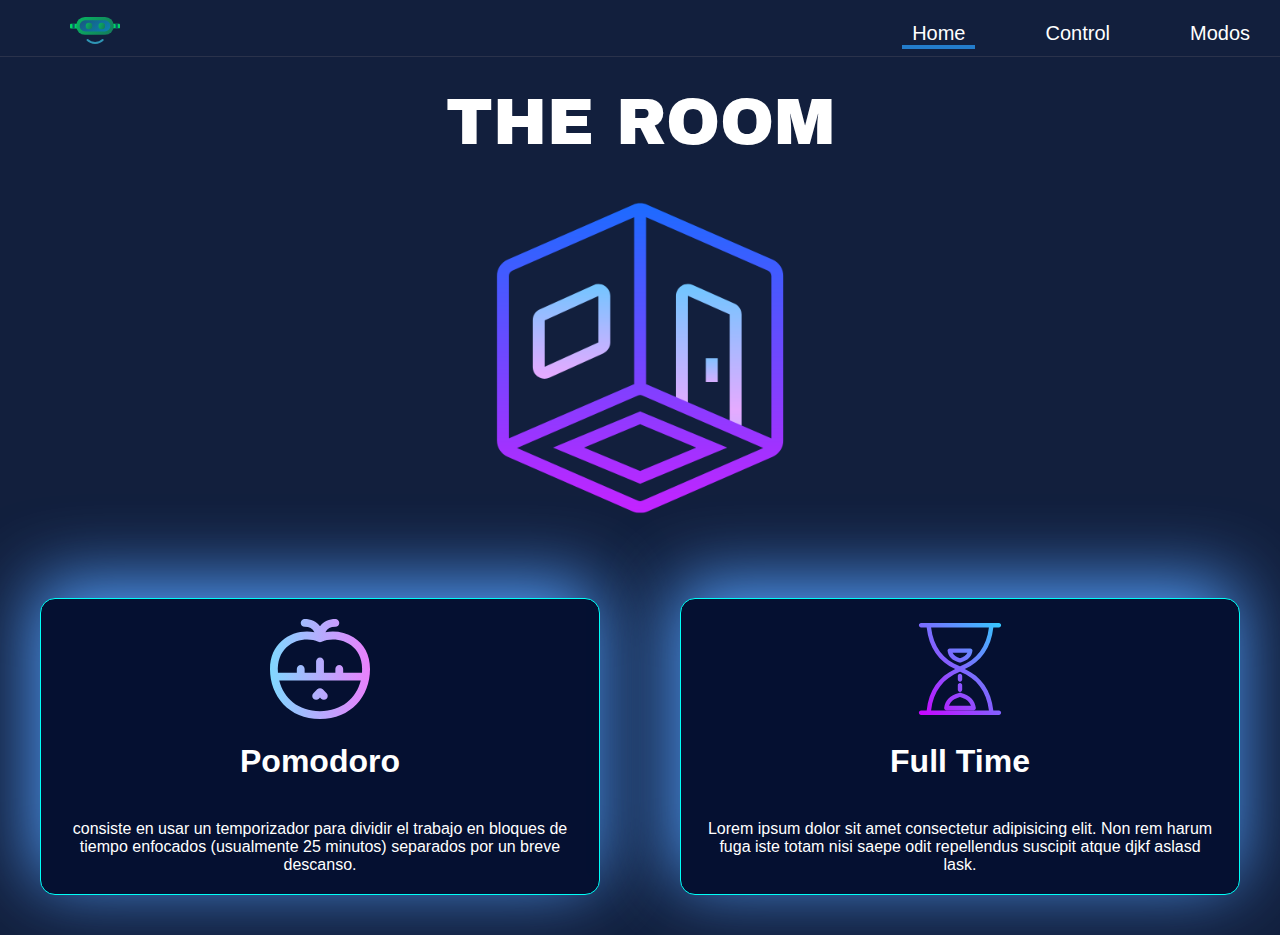
==== index.html @ f2177ffb "resposive pantalla home" ====
<!DOCTYPE html>
<html lang="en">
<head>
    <meta charset="UTF-8">
    <meta http-equiv="X-UA-Compatible" content="IE=edge">
    <meta name="viewport" content="width=device-width, initial-scale=1.0">
    <title>The Room</title>
    <link rel="stylesheet" href="/styles/styles.css">
    <link href="https://fonts.googleapis.com/css?family=Archivo+Black&display=swap" rel="stylesheet">
</head>
<body>
        <nav class="nav">
            <input type="checkbox" id= "nav-check" class="nav-check">
            <label for="nav-check" class="nav-toggle">
                <i class="nav-svg-menu">
                    <?xml version="1.0"?>
                    <svg xmlns="http://www.w3.org/2000/svg" xmlns:xlink="http://www.w3.org/1999/xlink" xmlns:svgjs="http://svgjs.com/svgjs" version="1.1" width="20" height="20" x="0" y="0" viewBox="0 0 464.205 464.205" style="enable-background:new 0 0 20 20" xml:space="preserve" class=""><g><g xmlns="http://www.w3.org/2000/svg"><g id="grip-solid-horizontal_1_"><path d="m435.192 406.18h-406.179c-16.024 0-29.013-12.99-29.013-29.013s12.989-29.013 29.013-29.013h406.18c16.023 0 29.013 12.99 29.013 29.013-.001 16.023-12.99 29.013-29.014 29.013z" fill="#00fffd" data-original="#000000" class=""/><path d="m435.192 261.115h-406.179c-16.024 0-29.013-12.989-29.013-29.012s12.989-29.013 29.013-29.013h406.18c16.023 0 29.013 12.989 29.013 29.013s-12.99 29.012-29.014 29.012z" fill="#00fffd" data-original="#000000" class=""/><path d="m435.192 116.051h-406.179c-16.024 0-29.013-12.989-29.013-29.013s12.989-29.013 29.013-29.013h406.18c16.023 0 29.013 12.989 29.013 29.013s-12.99 29.013-29.014 29.013z" fill="#00fffd" data-original="#000000" class=""/></g></g></g></svg>

                </i>

                <i class="nav-svg-close">
                    <?xml version="1.0"?>
                    <svg xmlns="http://www.w3.org/2000/svg" xmlns:xlink="http://www.w3.org/1999/xlink" xmlns:svgjs="http://svgjs.com/svgjs" version="1.1" width="20" height="20" x="0" y="0" viewBox="0 0 320.591 320.591" style="enable-background:new 0 0 20 20" xml:space="preserve" class=""><g><g xmlns="http://www.w3.org/2000/svg"><g id="close_1_"><path d="m30.391 318.583c-7.86.457-15.59-2.156-21.56-7.288-11.774-11.844-11.774-30.973 0-42.817l257.812-257.813c12.246-11.459 31.462-10.822 42.921 1.424 10.362 11.074 10.966 28.095 1.414 39.875l-259.331 259.331c-5.893 5.058-13.499 7.666-21.256 7.288z" fill="#2bd7e7" data-original="#000000" class=""/><path d="m287.9 318.583c-7.966-.034-15.601-3.196-21.257-8.806l-257.813-257.814c-10.908-12.738-9.425-31.908 3.313-42.817 11.369-9.736 28.136-9.736 39.504 0l259.331 257.813c12.243 11.462 12.876 30.679 1.414 42.922-.456.487-.927.958-1.414 1.414-6.35 5.522-14.707 8.161-23.078 7.288z" fill="#2bd7e7" data-original="#000000" class=""/></g></g></g></svg>

                </i>
            
            </label>





            <ul class="nav-menu">
                <li>
                    <a href="./index.html">
                    <svg width="50" height="41" viewBox="0 0 76 41" fill="none" xmlns="http://www.w3.org/2000/svg">
                        <rect x="61.3334" y="10.3333" width="14.6667" height="6.90698" rx="1.36434" fill="#00D664"/>
                        <rect y="10.3333" width="14.6667" height="7" rx="1.36434" fill="#00D664"/>
                        <rect x="7.0882" y="10.3333" width="7" height="3.29651" rx="0.651163" transform="rotate(90 7.0882 10.3333)" fill="#0F5469"/>
                        <rect x="72.6298" y="10.3333" width="7" height="3.29651" rx="0.651163" transform="rotate(90 72.6298 10.3333)" fill="#0F5469"/>
                        <rect x="9.33331" width="57.3333" height="27" rx="13.5" fill="url(#paint0_linear_13_70)"/>
                        <rect x="14.6666" y="5" width="46.6667" height="17" rx="8.5" fill="url(#paint1_linear_13_70)"/>
                        <path d="M49.6667 35C43.7944 40.7778 32.539 40.7778 26.6667 35" stroke="#2F95B5" stroke-width="3" stroke-linecap="round" stroke-linejoin="round"/>
                        <circle cx="48.3333" cy="13.6665" r="5" fill="url(#paint2_linear_13_70)"/>
                        <circle cx="28.9032" cy="13.6665" r="5" fill="url(#paint3_linear_13_70)"/>
                        <defs>
                        <linearGradient id="paint0_linear_13_70" x1="-5.33335" y1="-30.3333" x2="114.5" y2="71.5" gradientUnits="userSpaceOnUse">
                        <stop stop-color="#00D664"/>
                        <stop offset="1" stop-color="#243455"/>
                        </linearGradient>
                        <linearGradient id="paint1_linear_13_70" x1="84.1666" y1="43.6667" x2="13.4608" y2="-39.4483" gradientUnits="userSpaceOnUse">
                        <stop stop-color="#00A3D6"/>
                        <stop offset="1" stop-color="#243455"/>
                        </linearGradient>
                        <linearGradient id="paint2_linear_13_70" x1="40.7752" y1="-2.56806" x2="71.8011" y2="9.84827" gradientUnits="userSpaceOnUse">
                        <stop stop-color="#00D664"/>
                        <stop offset="1" stop-color="#243455"/>
                        </linearGradient>
                        <linearGradient id="paint3_linear_13_70" x1="21.3451" y1="-2.56806" x2="52.371" y2="9.84827" gradientUnits="userSpaceOnUse">
                        <stop stop-color="#00D664"/>
                        <stop offset="1" stop-color="#243455"/>
                        </linearGradient>
                        </defs>
                        </svg>
                    </a>   
                </li>
                <li class="lista">
                    <a class="lista-content home " href="./index.html">Home</a>
                </li>

                <li class="lista">
                    <a class="lista-content" href="#">Control</a>
                </li>

                <li class=" lista">
                    <a class="lista-content" href="#">Modos</a>
                </li>
            </ul>
        </nav>



        <main>

            <!-- <input type="checkbox"> -->

            <section class="theRoom-main">

                <p class="theRoom-logo">The Room</p>
                
                <img class="theRoom-img" src="/icons/theRoom.png" alt="">
            </section>
                
    
            <div class="theRoom-card">
                
                <section class="theRoom-section">
                    <i>
                        <svg id="Capa_1" enable-background="new 0 0 512 512" height="100" viewBox="0 0 512 512" width="100" xmlns="http://www.w3.org/2000/svg" xmlns:xlink="http://www.w3.org/1999/xlink"><linearGradient id="SVGID_1_" gradientUnits="userSpaceOnUse" x1="0" x2="512" y1="256" y2="256"><stop offset="0" stop-color="#80d8ff"/><stop offset="1" stop-color="#ea80fc"/></linearGradient><g><path d="m427.252 93.939c-42.503-26.268-97.046-35.291-143.541-25.641.004-.007.007-.014.01-.021 9.515-19.027 26.179-28.277 50.946-28.277 11.046 0 20-8.954 20-20s-8.954-20-20-20c-31.583 0-59.971 11.109-78.667 37.029-18.695-25.918-47.082-37.029-78.667-37.029-11.046 0-20 8.954-20 20s8.954 20 20 20c24.333 0 40.828 8.919 50.428 27.267.18.343.351.687.523 1.031-101.632-21.092-228.284 42.22-228.284 187.66 0 138.904 96.599 256.042 256 256.042 159.009 0 256-116.731 256-256.042 0-70.703-30.098-128.243-84.748-162.019zm-180.196 22.616c5.618 2.809 12.287 2.8 17.889 0 68.531-34.269 218.655-.395 206.296 158.778h-96.574v-19.333c0-11.046-8.954-20-20-20s-20 8.954-20 20v19.333h-58.667v-58.667c0-11.046-8.954-20-20-20s-20 8.954-20 20v58.667h-58.667v-19.333c0-11.046-8.954-20-20-20s-20 8.954-20 20v19.333h-96.573c-12.239-157.621 136.459-193.695 206.296-158.778zm8.944 355.445c-111.908 0-185.684-65.315-208.727-156.667h417.453c-22.998 91.175-96.611 156.667-208.726 156.667zm33.809-92.476c7.811 7.811 7.811 20.474 0 28.284-7.811 7.811-20.474 7.81-28.284 0l-5.525-5.524-5.524 5.524c-7.811 7.811-20.474 7.811-28.284 0s-7.811-20.474 0-28.284l19.667-19.667c7.811-7.811 20.474-7.811 28.284 0z" fill="url(#SVGID_1_)"/></g></svg>
                    </i>
                    <h1 class="theRoom-section-title">pomodoro</h1>
                    <p class="theRoom-section-parrafo">consiste en usar un temporizador para dividir el trabajo en bloques de tiempo enfocados (usualmente 25 minutos) separados por un breve descanso. </p>
                </section>
                
                
                <section class="theRoom-section">
                    <i>
                        <svg clip-rule="evenodd" fill-rule="evenodd" height="100" stroke-linejoin="round" stroke-miterlimit="2" viewBox="0 0 32 32" width="100" xmlns="http://www.w3.org/2000/svg" xmlns:xlink="http://www.w3.org/1999/xlink"><linearGradient id="_Linear1" gradientTransform="matrix(28 -28.028 28.028 28 194 126.014)" gradientUnits="userSpaceOnUse" x1="0" x2="1" y1="0" y2="0"><stop offset="0" stop-color="#cb01ff"/><stop offset="1" stop-color="#34cbff"/></linearGradient><g transform="translate(-192 -96)"><path d="m197.337 98.699c.713 6.503 3.854 10.849 9.125 13.301-5.271 2.452-8.412 6.798-9.125 13.301h-1.792c-.386 0-.699.313-.699.699s.313.699.699.699h24.91c.386 0 .699-.313.699-.699s-.313-.699-.699-.699h-1.792c-.713-6.503-3.854-10.849-9.125-13.301 5.271-2.452 8.412-6.798 9.125-13.301h1.792c.386 0 .699-.313.699-.699s-.313-.699-.699-.699h-24.91c-.386 0-.699.313-.699.699s.313.699.699.699zm19.919 26.602h-18.512c.729-6.216 3.886-10.272 9.194-12.418l.002-.001h.12c5.31 2.146 8.467 6.203 9.196 12.419zm-9.287-5.703c.019-.001.038 0 .056 0 .031 0 .057.001.085.004.041.004.16.021.16.021.024.007.049.014.072.02.012.003.023.007.035.01 2.816.802 4.405 2.38 4.689 4.743.024.199-.038.398-.171.548-.133.149-.323.235-.523.235h-8.744c-.2 0-.39-.086-.523-.235-.133-.15-.195-.349-.171-.548.285-2.368 1.879-3.946 4.703-4.747s.005-.001.014-.004c.026-.007.054-.018.079-.022.006-.001.027-.004.051-.008.046-.007.118-.012.188-.017zm.03 1.402c1.832.523 3.045 1.415 3.505 2.781h-7.008c.46-1.366 1.672-2.258 3.503-2.781zm.7-2.325v-1.479c0-.386-.313-.699-.699-.699s-.699.313-.699.699v1.479c0 .386.313.699.699.699s.699-.313.699-.699zm0-3.287v-1.135c0-.386-.313-.699-.699-.699s-.699.313-.699.699v1.135c0 .386.313.699.699.699s.699-.313.699-.699zm8.557-16.689c-.729 6.217-3.886 10.273-9.197 12.419h-.118c-5.311-2.146-8.468-6.202-9.197-12.419zm-9.367 11.252h.222c.047-.004.093-.011.138-.024 2.251-.619 3.51-1.868 3.735-3.737.024-.199-.039-.398-.171-.548-.133-.149-.323-.235-.523-.235h-6.58c-.2 0-.39.086-.523.235-.132.15-.195.349-.171.548.225 1.869 1.484 3.118 3.735 3.737.045.013.091.02.138.024zm.111-1.407c-1.181-.345-2.003-.902-2.382-1.739h4.763c-.378.837-1.2 1.394-2.381 1.739z" fill="url(#_Linear1)"/></g></svg>
                    </i>
                    <h1 class="theRoom-section-title">Full time</h1>
                    <p class="theRoom-section-parrafo">Lorem ipsum dolor sit amet consectetur adipisicing elit. Non rem harum fuga iste totam nisi saepe odit repellendus suscipit atque djkf aslasd lask.</p>
                </section>
            </div>

            </main>
</body>
</html>
---- styles/styles.css ----
:root{
    --Primary:#121f3d;
    --white:#fff;
    --gray: #2a324b;
    /* --neon: #0a2929; */
    --shadow-color:#0c3768;
    --shadow-color-light:  #007399;
    --Cyan: hsl(178, 100%, 50%);

}

/* Resetea el margin y padding */
*{
    margin: 0px;
    border:0px;
    box-sizing: border-box;
}

body{
    font-family: sans-serif;
    font-weight: lighter;
    color:var(--white);
    background-color: var(--Primary);
    /* para que el body siempre tenga la altura de la pagina */
    height: 100vh;
    width: 100vw;
    overflow-x: hidden;

}

h1{
    text-transform: capitalize ;
}

.nav{
    border-bottom: 1px solid var(--gray);
}

.nav-toggle{
    position: absolute;
    cursor: pointer;
    margin: 0 20px;
    right: 0;
    top: 0;
}

.nav-toggle svg{
    width: 25px;
    margin-top: 15px;
}

.nav-svg-close{
    display: none;
}

.nav-check{
    display: none;
}
.nav-check:checked ~ ul.nav-menu li  {
    display: block;
}

.nav-check:checked ~ label.nav-toggle .nav-svg-close  {
    display: block;
}
.nav-check:checked ~ label.nav-toggle .nav-svg-menu  {
    display: none;
}


.nav-menu{
    display: flex;
    flex-direction: column;
    gap: 20px;
    align-items: center;
    margin-top:10px;
    font-size: 20px;
    width: 90%;
}

.nav-menu li>a{
text-decoration: none;
color: var(--white);
padding: 0 10px;
}

.nav-menu li>a .home{
    color: var(--Cyan);
}

.lista{
    display: flex;
	flex-direction: column;
	align-items: center;
}

.lista:hover {
	cursor: pointer;
}

.lista-content{
	position: relative;

}


.lista .home::after{
    position: absolute;
	content: "";
	width: 100%;
	height: 4px;
	background-color: rgba(41, 157, 252, 0.747);
	left: 50%;
	bottom: -5px;
    left: 0;
}



.lista-content::after  {
	position: absolute;
	content: "";
	width: 0%;
	height: 4px;
	background-color: rgba(41, 157, 252, 0.747);
	left: 50%;
	bottom: -5px;
	transition: all 0.4s ease-in-out;
}


.lista:hover .lista-content::after {
	width: 100%;
	left: 0;
}


.lista:hover .lista-content{
    color: rgba(41, 157, 252, 0.747);
}


.home{
    /* box-shadow: 0px 2px 2px var(--Cyan); */
}


.nav-menu li{
    display: none;
}

/* el primer hijo del menu dentro de la nav */
.nav-menu li:first-child{
    margin-right: auto;
    display: block;
}




.nav-logo{
    margin-left: -20px;
}



.theRoom-logo {

    margin: 30px 15px 0px;
    /* margin */
    font-size: 50px;

    /* font-size: 65px; */
    text-transform: uppercase;
    font-family: "Archivo Black", "Archivo", sans-serif;
    font-weight: normal;
    display: block;
    height: auto;
    text-align: center;

    color:#ffffff ;
    animation: neon 3s infinite;
}

@keyframes neon {
0% {
  text-shadow: -1px -1px 1px var(--shadow-color-light), -1px 1px 1px var(--shadow-color-light), 1px -1px 1px var(--shadow-color-light), 1px 1px 1px var(--shadow-color-light),
  0 0 3px var(--shadow-color-light), 0 0 10px var(--shadow-color-light), 0 0 20px var(--shadow-color-light),
  0 0 30px var(--shadow-color), 0 0 40px var(--shadow-color), 0 0 50px var(--shadow-color), 0 0 70px var(--shadow-color), 0 0 100px var(--shadow-color), 0 0 200px var(--shadow-color);
}
50% {
  text-shadow: -1px -1px 1px var(--shadow-color-light), -1px 1px 1px var(--shadow-color-light), 1px -1px 1px var(--shadow-color-light), 1px 1px 1px var(--shadow-color-light),
  0 0 5px var(--shadow-color-light), 0 0 15px var(--shadow-color-light), 0 0 25px var(--shadow-color-light),
  0 0 40px var(--shadow-color), 0 0 50px var(--shadow-color), 0 0 60px var(--shadow-color), 0 0 80px var(--shadow-color), 0 0 110px var(--shadow-color), 0 0 210px var(--shadow-color);
}
100% {
  text-shadow: -1px -1px 1px var(--shadow-color-light), -1px 1px 1px var(--shadow-color-light), 1px -1px 1px var(--shadow-color-light), 1px 1px 1px var(--shadow-color-light),
  0 0 3px var(--shadow-color-light), 0 0 10px var(--shadow-color-light), 0 0 20px var(--shadow-color-light),
  0 0 30px var(--shadow-color), 0 0 40px var(--shadow-color), 0 0 50px var(--shadow-color), 0 0 70px var(--shadow-color), 0 0 100px var(--shadow-color), 0 0 200px var(--shadow-color);
}
}


@keyframes neon {
    0% {
      text-shadow: -1px -1px 1px var(--shadow-color-light), -1px 1px 1px var(--shadow-color-light), 1px -1px 1px var(--shadow-color-light), 1px 1px 1px var(--shadow-color-light),
      0 0 3px var(--shadow-color-light), 0 0 10px var(--shadow-color-light), 0 0 20px var(--shadow-color-light),
      0 0 30px var(--shadow-color), 0 0 40px var(--shadow-color), 0 0 50px var(--shadow-color), 0 0 70px var(--shadow-color), 0 0 100px var(--shadow-color), 0 0 200px var(--shadow-color);
    }
    50% {
      text-shadow: -1px -1px 1px var(--shadow-color-light), -1px 1px 1px var(--shadow-color-light), 1px -1px 1px var(--shadow-color-light), 1px 1px 1px var(--shadow-color-light),
      0 0 5px var(--shadow-color-light), 0 0 15px var(--shadow-color-light), 0 0 25px var(--shadow-color-light),
      0 0 40px var(--shadow-color), 0 0 50px var(--shadow-color), 0 0 60px var(--shadow-color), 0 0 80px var(--shadow-color), 0 0 110px var(--shadow-color), 0 0 210px var(--shadow-color);
    }
    100% {
      text-shadow: -1px -1px 1px var(--shadow-color-light), -1px 1px 1px var(--shadow-color-light), 1px -1px 1px var(--shadow-color-light), 1px 1px 1px var(--shadow-color-light),
      0 0 3px var(--shadow-color-light), 0 0 10px var(--shadow-color-light), 0 0 20px var(--shadow-color-light),
      0 0 30px var(--shadow-color), 0 0 40px var(--shadow-color), 0 0 50px var(--shadow-color), 0 0 70px var(--shadow-color), 0 0 100px var(--shadow-color), 0 0 200px var(--shadow-color);
    }
}

.theRoom-img{
    width: 50vw;
    margin: 0px 25vw;
    overflow: hidden;
    /* width: 50vw; */
    /* margin: 30px 15px 0px; */

}

.theRoom-section{
    display: flex;
    flex-direction: column;
    /* justify-content: center; */
    align-items: center;
    /* width: 40vw; */
    margin: 20vw;
    padding: 20px;
    border-radius: 15px;
    background-color:#051031;
    border: 1px solid var(--Cyan);


    -webkit-box-shadow: -4px -14px 75px 1px rgba(84,161,255,1);
-moz-box-shadow: -4px -14px 75px 1px rgba(84,161,255,1);
box-shadow: -4px -14px 75px 1px rgba(84,161,255,1);

}

.theRoom-section-title{
    padding: 10px 0;
}

.theRoom-section-parrafo{
    text-align: center;
}


/*? TABLETS */
@media(min-width: 768px) {
    .nav-toggle{
        display: none;
    }

    .nav-menu{
        flex-direction: row;
    }

    .nav-menu li{
        display: block;
        padding: 0 20px;
    }

    .nav-menu{
        width: 100%;
    }

    .theRoom-logo{
        font-size: 65px;
    }

    .theRoom-card{
        display: flex;
    }

    .theRoom-section{
        display: flex;
        flex-direction: column;
        align-items: center;
        margin: 40px;
        padding: 20px;
        background-color:#051031;
        width: 50vw;
        /* height: 90%; */

    }

    .theRoom-section-title{
        padding: 30px 0;
    }
}

@media(min-width: 1200px){

    .theRoom-main{
        display: flex;
        flex-direction: column;
        justify-content: center;
        align-items: center;
    }

    .theRoom-img{

        width: 400px

    }
    .theRoom-card{
        display: flex;
    }

    .theRoom-section{
        display: flex;
        flex-direction: column;
        align-items: center;
        margin: 40px;
        padding: 20px;
        background-color:#051031;
        /* height: 40vh; */
}

.theRoom-section-title{
    padding: 20px 0 40px;
}


}
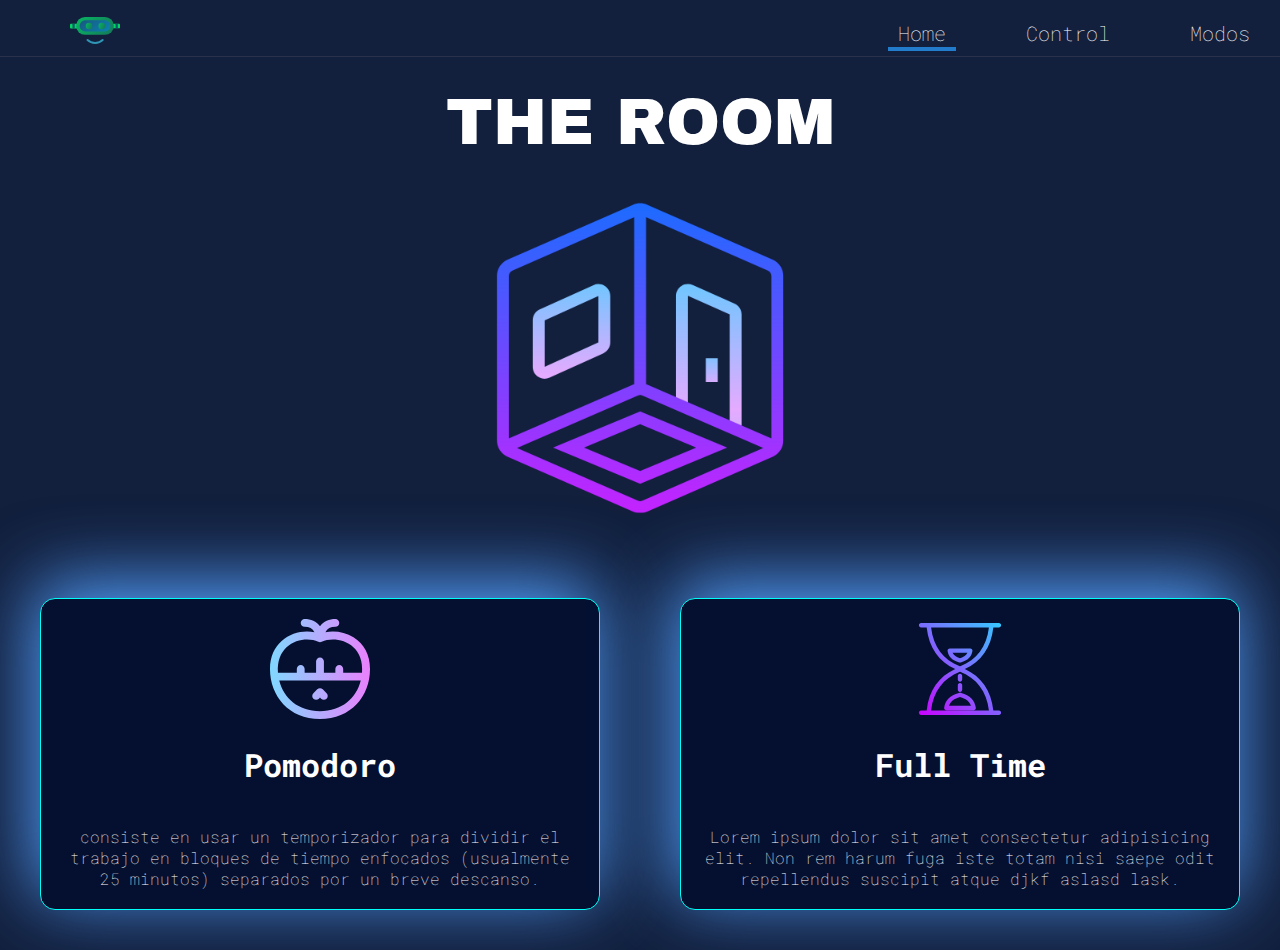
==== commit 7220f1f1: "subiendo la pantalla -control" ====
--- a/index.html
+++ b/index.html
@@ -69,7 +69,7 @@
                 </li>
 
                 <li class="lista">
-                    <a class="lista-content" href="#">Control</a>
+                    <a class="lista-content" href="./control.html">Control</a>
                 </li>
 
                 <li class=" lista">
--- a/styles/styles.css
+++ b/styles/styles.css
@@ -1,3 +1,5 @@
+@import url('https://fonts.googleapis.com/css2?family=Roboto+Mono:wght@600&display=swap');
+
 :root{
     --Primary:#121f3d;
     --white:#fff;
@@ -7,6 +9,7 @@
     --shadow-color-light:  #007399;
     --Cyan: hsl(178, 100%, 50%);
 
+    --fuente:'Roboto Mono', monospace;
 }
 
 /* Resetea el margin y padding */
@@ -17,7 +20,8 @@
 }
 
 body{
-    font-family: sans-serif;
+    /* font-family: sans-serif; */
+    font-family: var(--fuente);
     font-weight: lighter;
     color:var(--white);
     background-color: var(--Primary);
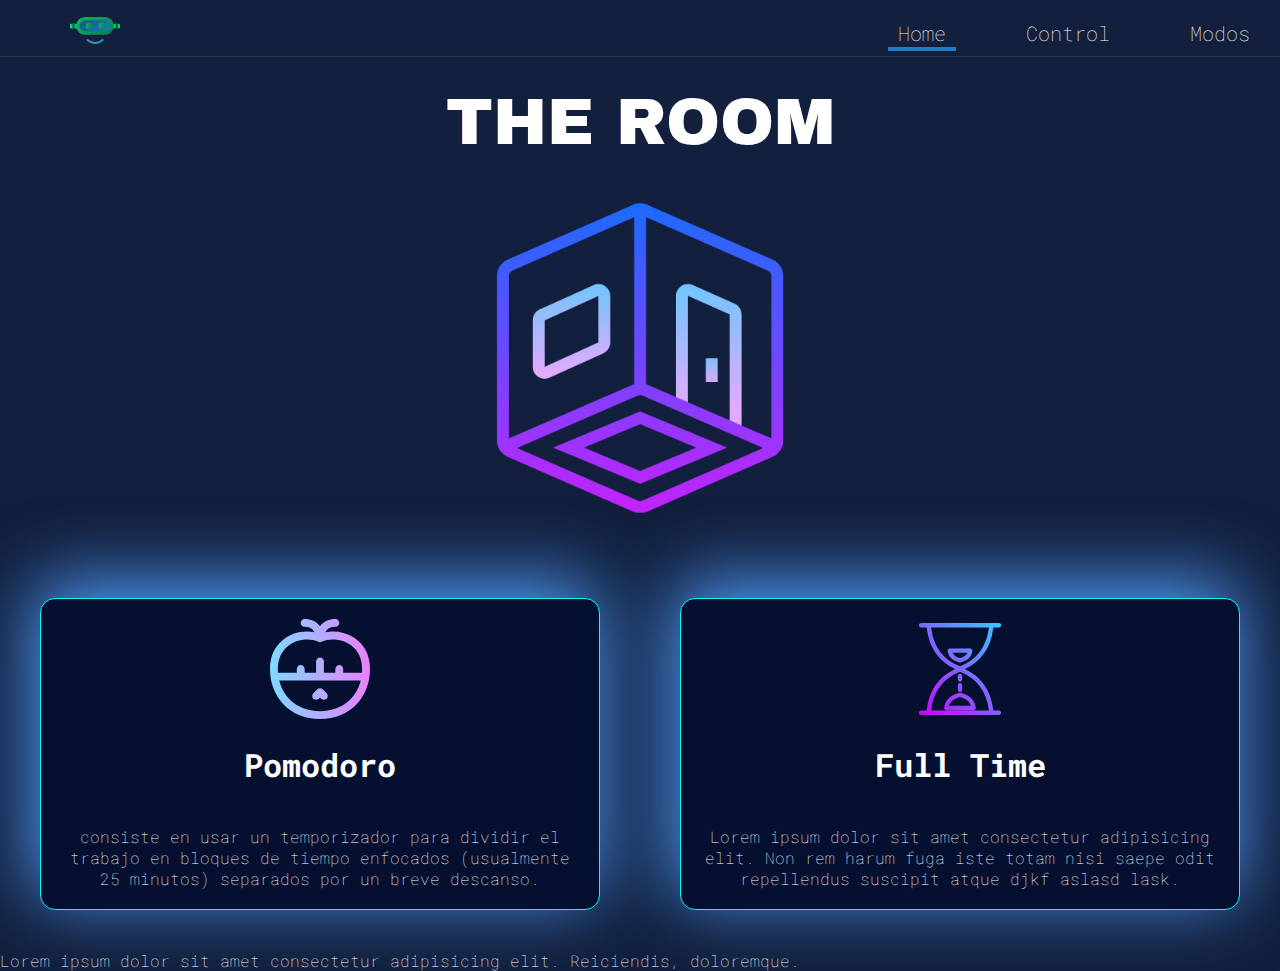
==== commit b21fcb60: "modos primer commit" ====
--- a/index.html
+++ b/index.html
@@ -73,7 +73,7 @@
                 </li>
 
                 <li class=" lista">
-                    <a class="lista-content" href="#">Modos</a>
+                    <a class="lista-content" href="./modos.html">Modos</a>
                 </li>
             </ul>
         </nav>
@@ -112,7 +112,10 @@
                 </section>
             </div>
 
-            </main>
+            <footer>
+                <p>Lorem ipsum dolor sit amet consectetur adipisicing elit. Reiciendis, doloremque.</p>
+            </footer>
+        </main>
 </body>
 </html>
 
--- a/styles/styles.css
+++ b/styles/styles.css
@@ -231,6 +231,8 @@
     /* margin: 30px 15px 0px; */
 
 }
+/* .theRoom-card{
+width: 80vw;} */
 
 .theRoom-section{
     display: flex;
@@ -238,7 +240,8 @@
     /* justify-content: center; */
     align-items: center;
     /* width: 40vw; */
-    margin: 20vw;
+    margin: 10vw 10vw 20vw;
+    /* width: 70vw; */
     padding: 20px;
     border-radius: 15px;
     background-color:#051031;
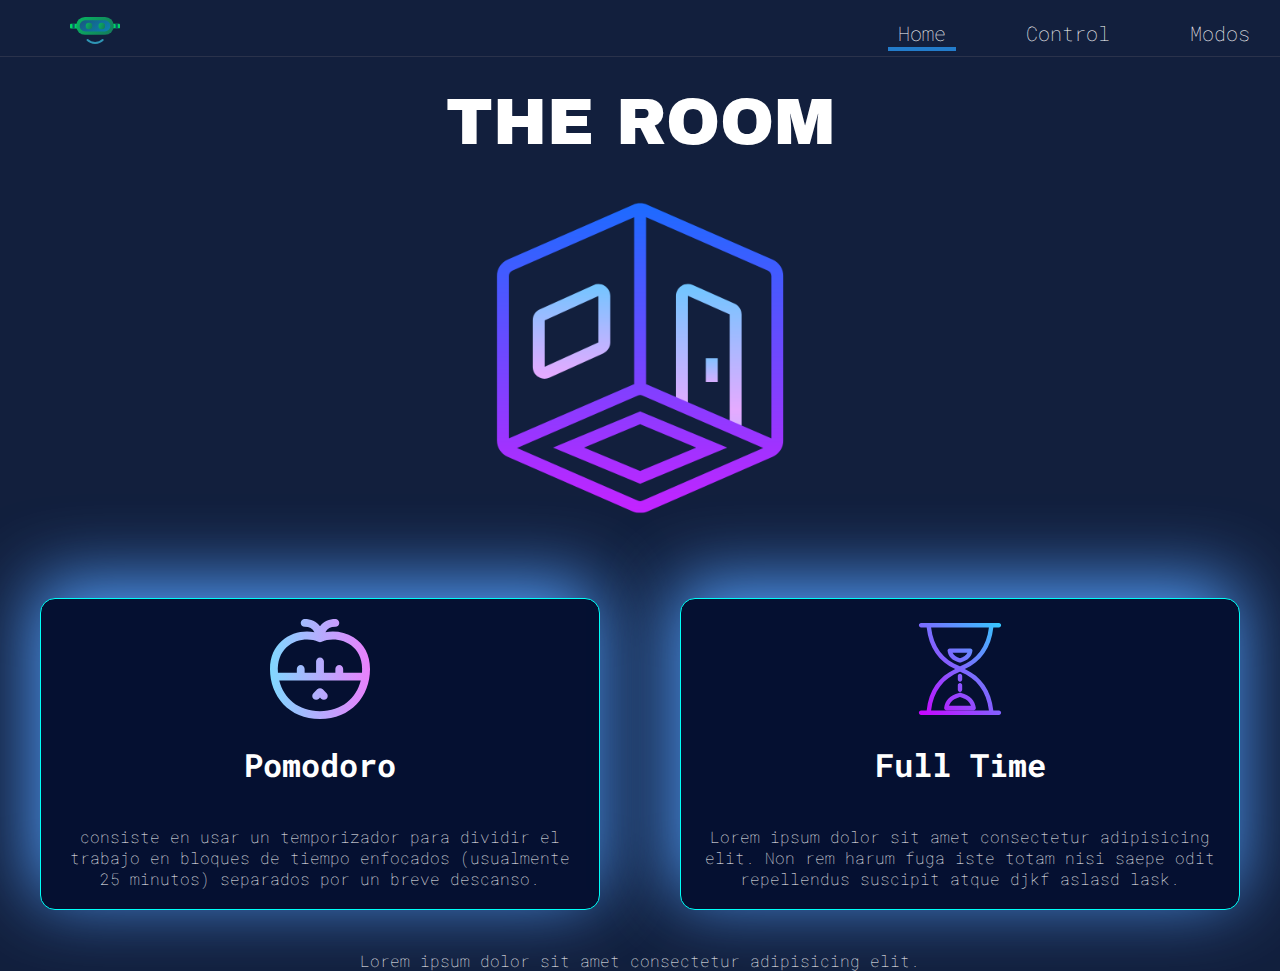
==== commit 9b02dc8e: "modos primer commit" ====
--- a/index.html
+++ b/index.html
@@ -113,7 +113,7 @@
             </div>
 
             <footer>
-                <p>Lorem ipsum dolor sit amet consectetur adipisicing elit. Reiciendis, doloremque.</p>
+                <p>Lorem ipsum dolor sit amet consectetur adipisicing elit.</p>
             </footer>
         </main>
 </body>
--- a/styles/styles.css
+++ b/styles/styles.css
@@ -262,6 +262,10 @@
     text-align: center;
 }
 
+footer{
+    text-align: center;
+}
+
 
 /*? TABLETS */
 @media(min-width: 768px) {
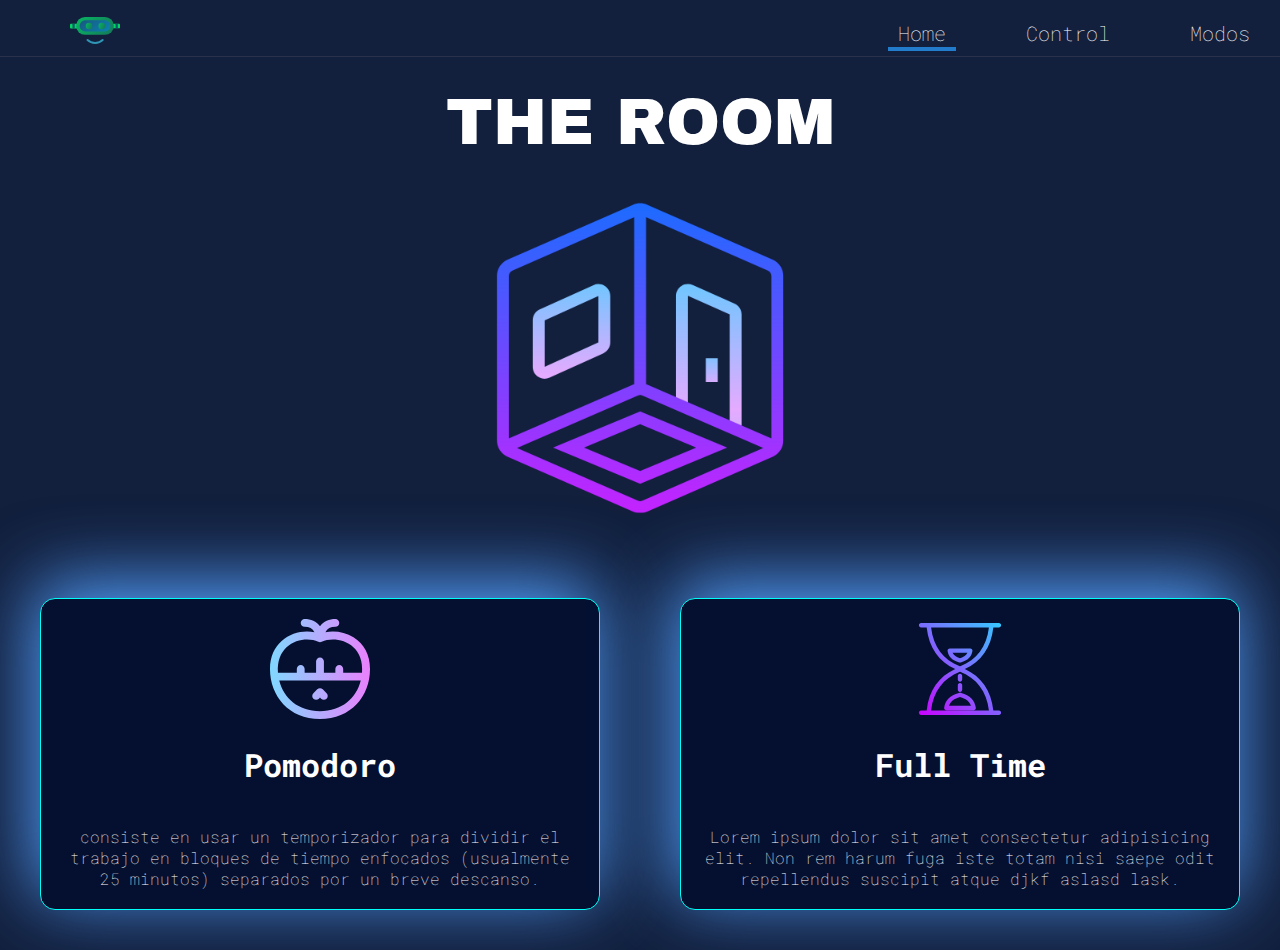
==== commit cfcaea7b: "modos primer commit" ====
--- a/index.html
+++ b/index.html
@@ -113,7 +113,7 @@
             </div>
 
             <footer>
-                <p>Lorem ipsum dolor sit amet consectetur adipisicing elit.</p>
+                <!-- <p>Lorem ipsum dolor sit amet consectetur adipisicing elit.</p> -->
             </footer>
         </main>
 </body>
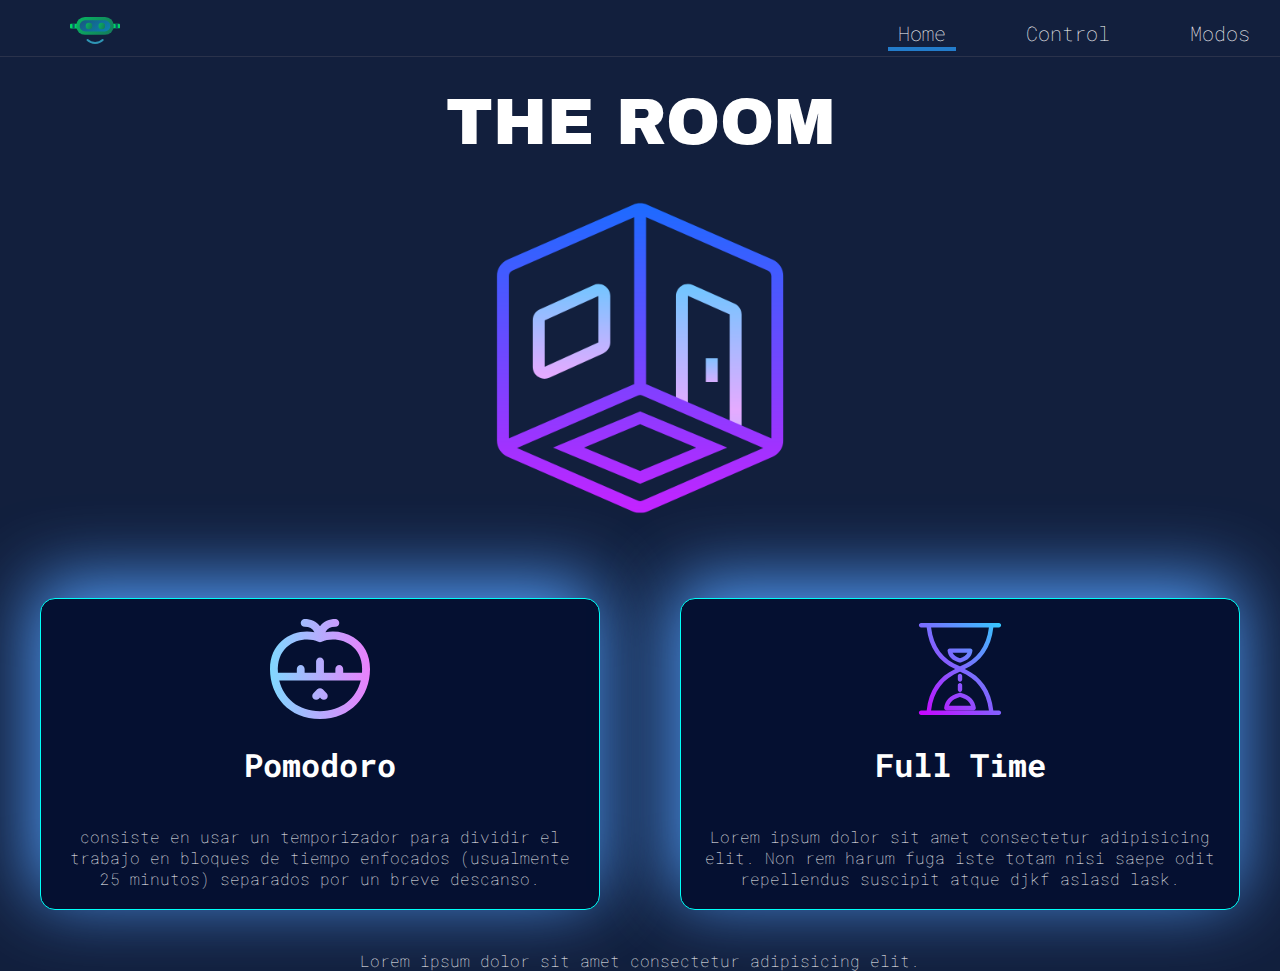
==== commit 59e526dd: "modos primer commit" ====
--- a/index.html
+++ b/index.html
@@ -113,7 +113,7 @@
             </div>
 
             <footer>
-                <!-- <p>Lorem ipsum dolor sit amet consectetur adipisicing elit.</p> -->
+                <p>Lorem ipsum dolor sit amet consectetur adipisicing elit.</p>
             </footer>
         </main>
 </body>
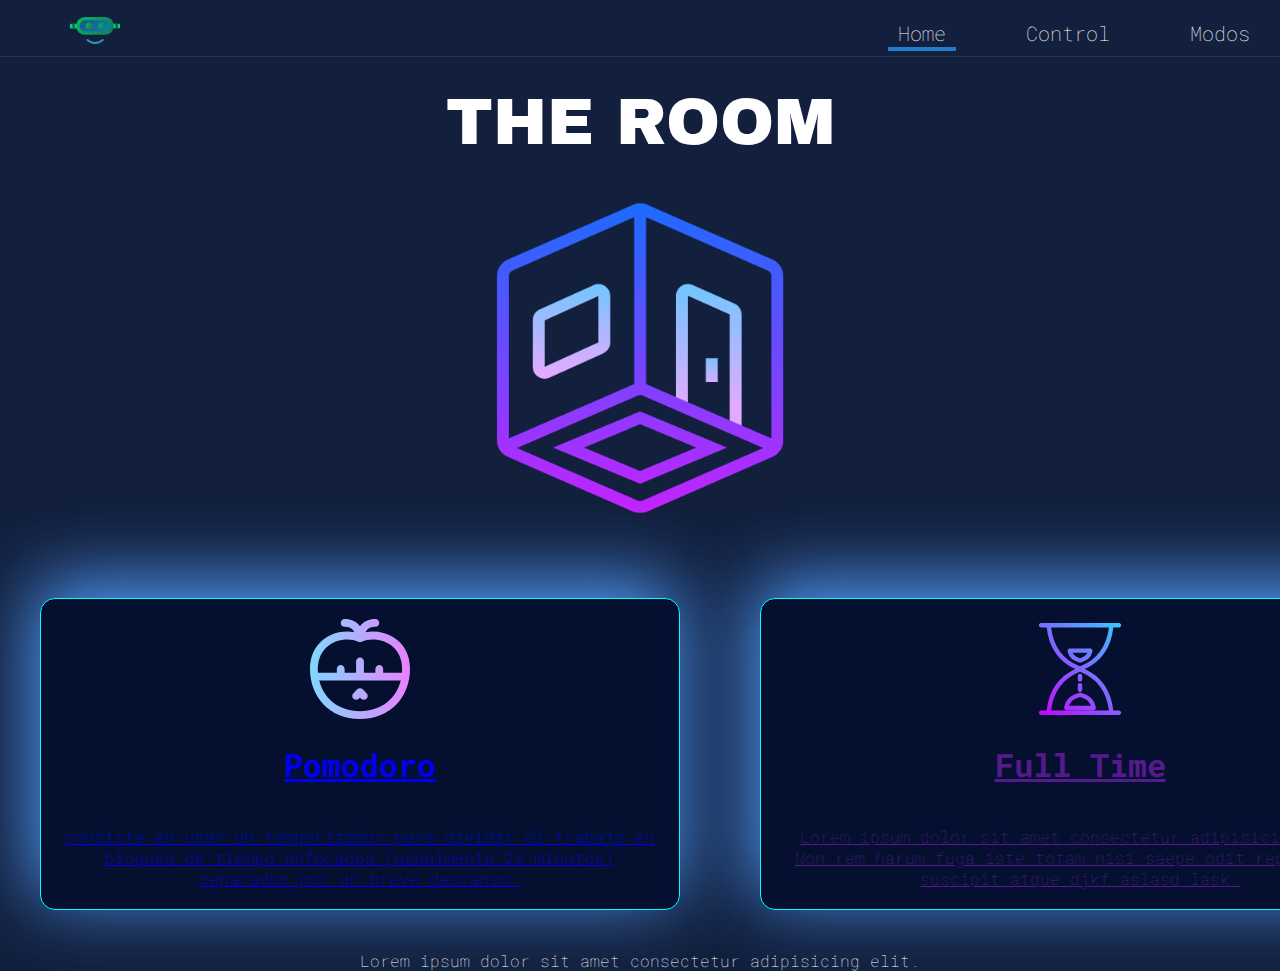
==== commit 91673cc4: "avance" ====
--- a/index.html
+++ b/index.html
@@ -5,7 +5,8 @@
     <meta http-equiv="X-UA-Compatible" content="IE=edge">
     <meta name="viewport" content="width=device-width, initial-scale=1.0">
     <title>The Room</title>
-    <link rel="stylesheet" href="/styles/styles.css">
+    <link rel="stylesheet" href="styles/styles.css">
+    
     <link href="https://fonts.googleapis.com/css?family=Archivo+Black&display=swap" rel="stylesheet">
 </head>
 <body>
@@ -94,16 +95,16 @@
     
             <div class="theRoom-card">
                 
-                <section class="theRoom-section">
+                <a href="./pomodoro.html"><section class="theRoom-section  pomodoro">
                     <i>
                         <svg id="Capa_1" enable-background="new 0 0 512 512" height="100" viewBox="0 0 512 512" width="100" xmlns="http://www.w3.org/2000/svg" xmlns:xlink="http://www.w3.org/1999/xlink"><linearGradient id="SVGID_1_" gradientUnits="userSpaceOnUse" x1="0" x2="512" y1="256" y2="256"><stop offset="0" stop-color="#80d8ff"/><stop offset="1" stop-color="#ea80fc"/></linearGradient><g><path d="m427.252 93.939c-42.503-26.268-97.046-35.291-143.541-25.641.004-.007.007-.014.01-.021 9.515-19.027 26.179-28.277 50.946-28.277 11.046 0 20-8.954 20-20s-8.954-20-20-20c-31.583 0-59.971 11.109-78.667 37.029-18.695-25.918-47.082-37.029-78.667-37.029-11.046 0-20 8.954-20 20s8.954 20 20 20c24.333 0 40.828 8.919 50.428 27.267.18.343.351.687.523 1.031-101.632-21.092-228.284 42.22-228.284 187.66 0 138.904 96.599 256.042 256 256.042 159.009 0 256-116.731 256-256.042 0-70.703-30.098-128.243-84.748-162.019zm-180.196 22.616c5.618 2.809 12.287 2.8 17.889 0 68.531-34.269 218.655-.395 206.296 158.778h-96.574v-19.333c0-11.046-8.954-20-20-20s-20 8.954-20 20v19.333h-58.667v-58.667c0-11.046-8.954-20-20-20s-20 8.954-20 20v58.667h-58.667v-19.333c0-11.046-8.954-20-20-20s-20 8.954-20 20v19.333h-96.573c-12.239-157.621 136.459-193.695 206.296-158.778zm8.944 355.445c-111.908 0-185.684-65.315-208.727-156.667h417.453c-22.998 91.175-96.611 156.667-208.726 156.667zm33.809-92.476c7.811 7.811 7.811 20.474 0 28.284-7.811 7.811-20.474 7.81-28.284 0l-5.525-5.524-5.524 5.524c-7.811 7.811-20.474 7.811-28.284 0s-7.811-20.474 0-28.284l19.667-19.667c7.811-7.811 20.474-7.811 28.284 0z" fill="url(#SVGID_1_)"/></g></svg>
                     </i>
                     <h1 class="theRoom-section-title">pomodoro</h1>
                     <p class="theRoom-section-parrafo">consiste en usar un temporizador para dividir el trabajo en bloques de tiempo enfocados (usualmente 25 minutos) separados por un breve descanso. </p>
-                </section>
+                </section></a>
                 
                 
-                <section class="theRoom-section">
+               <a href=""> <section class="theRoom-section">
                     <i>
                         <svg clip-rule="evenodd" fill-rule="evenodd" height="100" stroke-linejoin="round" stroke-miterlimit="2" viewBox="0 0 32 32" width="100" xmlns="http://www.w3.org/2000/svg" xmlns:xlink="http://www.w3.org/1999/xlink"><linearGradient id="_Linear1" gradientTransform="matrix(28 -28.028 28.028 28 194 126.014)" gradientUnits="userSpaceOnUse" x1="0" x2="1" y1="0" y2="0"><stop offset="0" stop-color="#cb01ff"/><stop offset="1" stop-color="#34cbff"/></linearGradient><g transform="translate(-192 -96)"><path d="m197.337 98.699c.713 6.503 3.854 10.849 9.125 13.301-5.271 2.452-8.412 6.798-9.125 13.301h-1.792c-.386 0-.699.313-.699.699s.313.699.699.699h24.91c.386 0 .699-.313.699-.699s-.313-.699-.699-.699h-1.792c-.713-6.503-3.854-10.849-9.125-13.301 5.271-2.452 8.412-6.798 9.125-13.301h1.792c.386 0 .699-.313.699-.699s-.313-.699-.699-.699h-24.91c-.386 0-.699.313-.699.699s.313.699.699.699zm19.919 26.602h-18.512c.729-6.216 3.886-10.272 9.194-12.418l.002-.001h.12c5.31 2.146 8.467 6.203 9.196 12.419zm-9.287-5.703c.019-.001.038 0 .056 0 .031 0 .057.001.085.004.041.004.16.021.16.021.024.007.049.014.072.02.012.003.023.007.035.01 2.816.802 4.405 2.38 4.689 4.743.024.199-.038.398-.171.548-.133.149-.323.235-.523.235h-8.744c-.2 0-.39-.086-.523-.235-.133-.15-.195-.349-.171-.548.285-2.368 1.879-3.946 4.703-4.747s.005-.001.014-.004c.026-.007.054-.018.079-.022.006-.001.027-.004.051-.008.046-.007.118-.012.188-.017zm.03 1.402c1.832.523 3.045 1.415 3.505 2.781h-7.008c.46-1.366 1.672-2.258 3.503-2.781zm.7-2.325v-1.479c0-.386-.313-.699-.699-.699s-.699.313-.699.699v1.479c0 .386.313.699.699.699s.699-.313.699-.699zm0-3.287v-1.135c0-.386-.313-.699-.699-.699s-.699.313-.699.699v1.135c0 .386.313.699.699.699s.699-.313.699-.699zm8.557-16.689c-.729 6.217-3.886 10.273-9.197 12.419h-.118c-5.311-2.146-8.468-6.202-9.197-12.419zm-9.367 11.252h.222c.047-.004.093-.011.138-.024 2.251-.619 3.51-1.868 3.735-3.737.024-.199-.039-.398-.171-.548-.133-.149-.323-.235-.523-.235h-6.58c-.2 0-.39.086-.523.235-.132.15-.195.349-.171.548.225 1.869 1.484 3.118 3.735 3.737.045.013.091.02.138.024zm.111-1.407c-1.181-.345-2.003-.902-2.382-1.739h4.763c-.378.837-1.2 1.394-2.381 1.739z" fill="url(#_Linear1)"/></g></svg>
                     </i>
@@ -111,6 +112,7 @@
                     <p class="theRoom-section-parrafo">Lorem ipsum dolor sit amet consectetur adipisicing elit. Non rem harum fuga iste totam nisi saepe odit repellendus suscipit atque djkf aslasd lask.</p>
                 </section>
             </div>
+        </a>
 
             <footer>
                 <p>Lorem ipsum dolor sit amet consectetur adipisicing elit.</p>
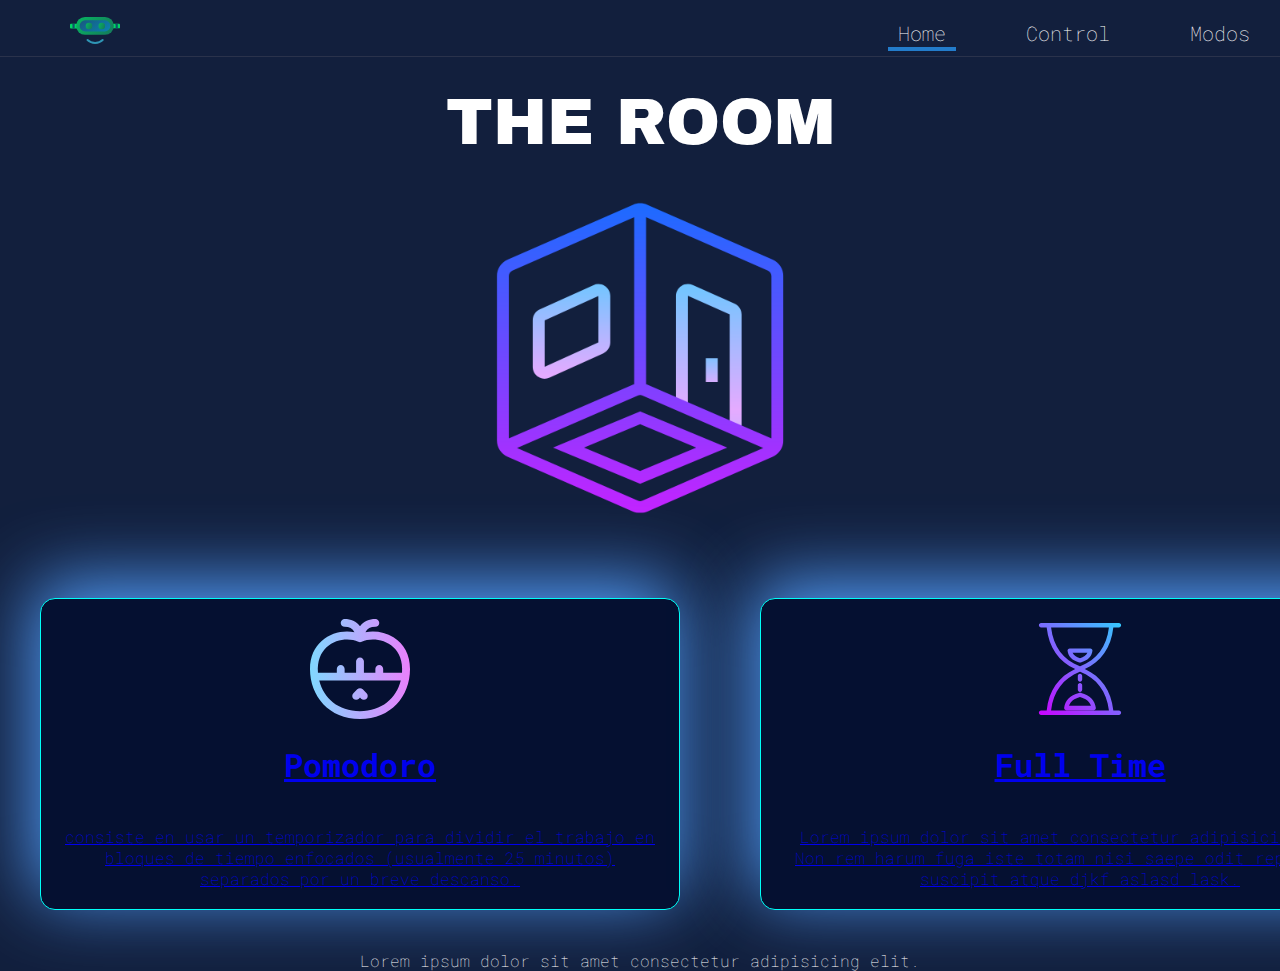
==== commit fae677ae: "subiendo fulltimer" ====
--- a/index.html
+++ b/index.html
@@ -104,7 +104,7 @@
                 </section></a>
                 
                 
-               <a href=""> <section class="theRoom-section">
+               <a href="./fulltime.html"> <section class="theRoom-section">
                     <i>
                         <svg clip-rule="evenodd" fill-rule="evenodd" height="100" stroke-linejoin="round" stroke-miterlimit="2" viewBox="0 0 32 32" width="100" xmlns="http://www.w3.org/2000/svg" xmlns:xlink="http://www.w3.org/1999/xlink"><linearGradient id="_Linear1" gradientTransform="matrix(28 -28.028 28.028 28 194 126.014)" gradientUnits="userSpaceOnUse" x1="0" x2="1" y1="0" y2="0"><stop offset="0" stop-color="#cb01ff"/><stop offset="1" stop-color="#34cbff"/></linearGradient><g transform="translate(-192 -96)"><path d="m197.337 98.699c.713 6.503 3.854 10.849 9.125 13.301-5.271 2.452-8.412 6.798-9.125 13.301h-1.792c-.386 0-.699.313-.699.699s.313.699.699.699h24.91c.386 0 .699-.313.699-.699s-.313-.699-.699-.699h-1.792c-.713-6.503-3.854-10.849-9.125-13.301 5.271-2.452 8.412-6.798 9.125-13.301h1.792c.386 0 .699-.313.699-.699s-.313-.699-.699-.699h-24.91c-.386 0-.699.313-.699.699s.313.699.699.699zm19.919 26.602h-18.512c.729-6.216 3.886-10.272 9.194-12.418l.002-.001h.12c5.31 2.146 8.467 6.203 9.196 12.419zm-9.287-5.703c.019-.001.038 0 .056 0 .031 0 .057.001.085.004.041.004.16.021.16.021.024.007.049.014.072.02.012.003.023.007.035.01 2.816.802 4.405 2.38 4.689 4.743.024.199-.038.398-.171.548-.133.149-.323.235-.523.235h-8.744c-.2 0-.39-.086-.523-.235-.133-.15-.195-.349-.171-.548.285-2.368 1.879-3.946 4.703-4.747s.005-.001.014-.004c.026-.007.054-.018.079-.022.006-.001.027-.004.051-.008.046-.007.118-.012.188-.017zm.03 1.402c1.832.523 3.045 1.415 3.505 2.781h-7.008c.46-1.366 1.672-2.258 3.503-2.781zm.7-2.325v-1.479c0-.386-.313-.699-.699-.699s-.699.313-.699.699v1.479c0 .386.313.699.699.699s.699-.313.699-.699zm0-3.287v-1.135c0-.386-.313-.699-.699-.699s-.699.313-.699.699v1.135c0 .386.313.699.699.699s.699-.313.699-.699zm8.557-16.689c-.729 6.217-3.886 10.273-9.197 12.419h-.118c-5.311-2.146-8.468-6.202-9.197-12.419zm-9.367 11.252h.222c.047-.004.093-.011.138-.024 2.251-.619 3.51-1.868 3.735-3.737.024-.199-.039-.398-.171-.548-.133-.149-.323-.235-.523-.235h-6.58c-.2 0-.39.086-.523.235-.132.15-.195.349-.171.548.225 1.869 1.484 3.118 3.735 3.737.045.013.091.02.138.024zm.111-1.407c-1.181-.345-2.003-.902-2.382-1.739h4.763c-.378.837-1.2 1.394-2.381 1.739z" fill="url(#_Linear1)"/></g></svg>
                     </i>
